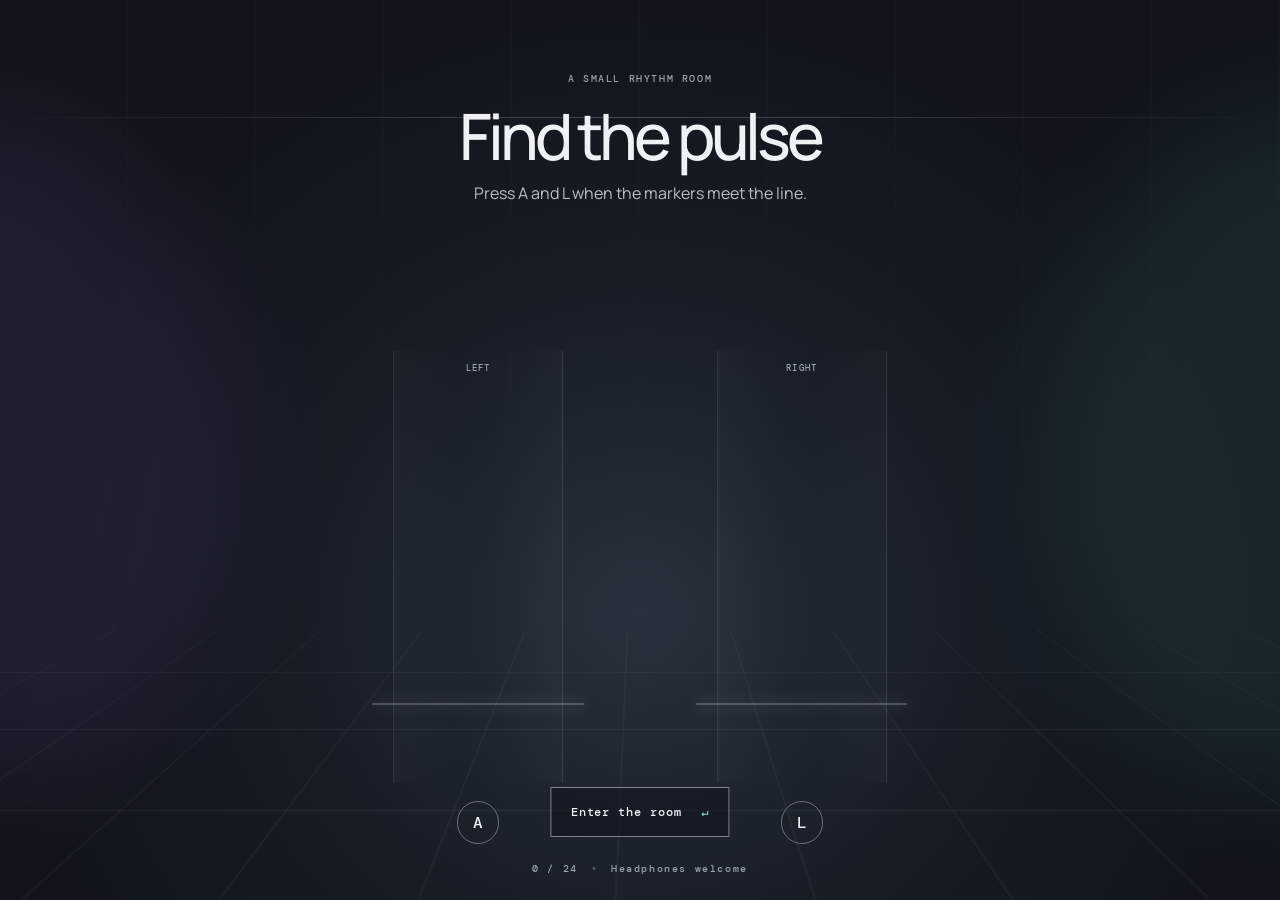
==== index.html @ 02e32fbb "pitch calibration" ====
<!doctype html>
<html lang="en">
  <head>
    <meta charset="UTF-8" />
    <meta name="viewport" content="width=device-width, initial-scale=1.0" />
    <meta name="theme-color" content="#12151d" />
    <title>Still / In Sync</title>
    <link rel="stylesheet" href="styles.css" />
  </head>
  <body>
    <main class="room" id="room">
      <div class="glow glow-left"></div><div class="glow glow-right"></div>
      <div class="ceiling-line"></div><div class="floor"></div>
      <section class="hud" aria-live="polite">
        <p class="eyebrow" id="chapter">A SMALL RHYTHM ROOM</p>
        <h1 id="message">Find the pulse</h1>
        <p class="subcopy" id="subcopy">Press A and L when the markers meet the line.</p>
      </section>
      <section class="lane-wrap" aria-label="Rhythm lanes">
        <div class="lane" id="leftLane"><span class="key">A</span><span class="lane-name">LEFT</span><div class="hit-line"></div></div>
        <div class="lane" id="rightLane"><span class="key">L</span><span class="lane-name">RIGHT</span><div class="hit-line"></div></div>
      </section>
      <div id="notes" aria-hidden="true"></div>
      <div id="particles" aria-hidden="true"></div>
      <button id="startButton" class="start" type="button">Enter the room <span>↵</span></button>
      <footer><span id="progress">0 / 24</span><span class="dot">•</span><span>Headphones welcome</span></footer>
    </main>
    <!-- Edit study-config.js before opening this page for a participant session. -->
    <script src="study-config.js"></script>
    <script src="game.js"></script>
  </body>
</html>
---- styles.css ----
@import url('https://fonts.googleapis.com/css2?family=DM+Mono:wght@400;500&family=Manrope:wght@400;500;600&display=swap');

:root { color-scheme: dark; --ink:#eff2f4; --muted:#9aa3ae; --line:rgba(235,243,255,.24); --left:#c7a8ff; --right:#9cebd4; --pulse:0; }
* { box-sizing:border-box; }
body { margin:0; overflow:hidden; background:#10131a; color:var(--ink); font-family:Manrope,system-ui,sans-serif; }
.room { min-height:100svh; position:relative; overflow:hidden; isolation:isolate; background:radial-gradient(ellipse at 50% 68%, #29313c 0%, #171c25 39%, #11141b 72%); transition:background 900ms ease; }
.room::before { content:""; position:absolute; inset:0; opacity:calc(.12 + var(--pulse) * .22); background:repeating-linear-gradient(90deg,transparent 0 9.8vw,rgba(255,255,255,.1) 9.9vw 10vw),linear-gradient(90deg,transparent 50%,rgba(255,255,255,.1) 50.1%,transparent 50.2%); mask-image:linear-gradient(to bottom,black,transparent 74%); pointer-events:none; }
.floor { position:absolute; left:-15vw; right:-15vw; bottom:-26vh; height:56vh; transform:perspective(480px) rotateX(59deg); transform-origin:top; background:repeating-linear-gradient(90deg,rgba(255,255,255,.055) 0 1px,transparent 1px 8vw),repeating-linear-gradient(0deg,rgba(255,255,255,.065) 0 1px,transparent 1px 8vh); opacity:.65; }
.ceiling-line { position:absolute; left:0; right:0; top:13%; height:1px; background:linear-gradient(90deg,transparent,rgba(255,255,255,.22),transparent); }
.glow { position:absolute; top:12%; width:40vw; height:76vh; filter:blur(55px); opacity:.08; border-radius:50%; transition:opacity 300ms ease,transform 300ms ease; }
.glow-left { left:-22vw; background:#b885ff; }.glow-right { right:-22vw; background:#6ff2ce; }
.hud { position:absolute; z-index:5; top:clamp(2rem,8vh,6rem); width:100%; text-align:center; pointer-events:none; }
.eyebrow, footer { font:500 10px/1.4 "DM Mono",monospace; letter-spacing:.16em; color:var(--muted); }.eyebrow { margin:0 0 1.1rem; }.hud h1 { font-size:clamp(2.1rem,5vw,4.7rem); line-height:1; letter-spacing:-.065em; margin:0; font-weight:500; }.subcopy { margin:.9rem auto 0; max-width:32rem; color:#b8c0c8; font-size:clamp(.8rem,1.7vw,1rem); }
.lane-wrap { position:absolute; z-index:3; display:flex; gap:min(12vw,12rem); left:50%; bottom:13vh; transform:translateX(-50%); }
.lane { position:relative; width:min(26vw,170px); height:48vh; border-left:1px solid rgba(255,255,255,.11); border-right:1px solid rgba(255,255,255,.11); background:linear-gradient(90deg,rgba(255,255,255,.018),transparent 48%,rgba(255,255,255,.018)); transition:background 120ms ease,box-shadow 120ms ease; }
.key { position:absolute; bottom:-3.8rem; left:50%; transform:translateX(-50%); display:grid; place-items:center; width:2.65rem; height:2.65rem; border:1px solid rgba(255,255,255,.36); border-radius:50%; font:500 1rem "DM Mono",monospace; }.lane-name { position:absolute; top:.7rem; width:100%; text-align:center; font:500 9px "DM Mono",monospace; color:var(--muted); letter-spacing:.14em; }.hit-line { position:absolute; left:-13%; right:-13%; bottom:18%; height:2px; background:var(--line); box-shadow:0 0 14px rgba(255,255,255,.25); }
.note { position:absolute; z-index:4; width:min(26vw,170px); height:22px; border-radius:99px; opacity:0; transform:translateY(-12px); background:var(--note); box-shadow:0 0 30px var(--note); transition:opacity 100ms linear; }.note.live { opacity:.9; }.note.left { left:calc(50% - min(13vw, 85px) - min(6vw, 6rem)); }.note.right { left:calc(50% + min(6vw, 6rem) - min(13vw, 85px)); }
.lane.flash { background:linear-gradient(180deg,color-mix(in srgb,var(--flash) 28%,transparent),transparent 44%); box-shadow:0 0 54px color-mix(in srgb,var(--flash) 32%,transparent); }.lane.flash .key { border-color:var(--flash); background:color-mix(in srgb,var(--flash) 22%,transparent); }
.start { position:absolute; z-index:9; left:50%; bottom:7%; transform:translateX(-50%); appearance:none; border:1px solid rgba(255,255,255,.46); color:var(--ink); background:rgba(20,24,33,.7); font:500 12px "DM Mono",monospace; letter-spacing:.08em; padding:1rem 1.2rem; cursor:pointer; transition:transform .2s,background .2s; }.start:hover { transform:translateX(-50%) translateY(-2px); background:rgba(255,255,255,.1); }.start span { margin-left:.7rem; color:#9cebd4; } .start.hide { opacity:0; pointer-events:none; transform:translateX(-50%) translateY(8px); }
footer { position:absolute; bottom:1.5rem; left:0; right:0; display:flex; justify-content:center; gap:.8rem; }.dot { opacity:.5; }.particle { position:absolute; width:4px; height:4px; border-radius:50%; background:var(--c); animation:float .9s ease-out forwards; } @keyframes float { to { transform:translate(var(--x),var(--y)) scale(0); opacity:0; } }
.complete .floor { opacity:.9; }.complete .glow { opacity:.25; }.complete .hud h1 { color:#d8fff4; }
@media(max-width:540px){ .lane-wrap{gap:15vw}.lane{width:31vw}.note{width:31vw}.note.left{left:calc(50% - 15.5vw - 7.5vw)}.note.right{left:calc(50% + 7.5vw - 15.5vw)} }
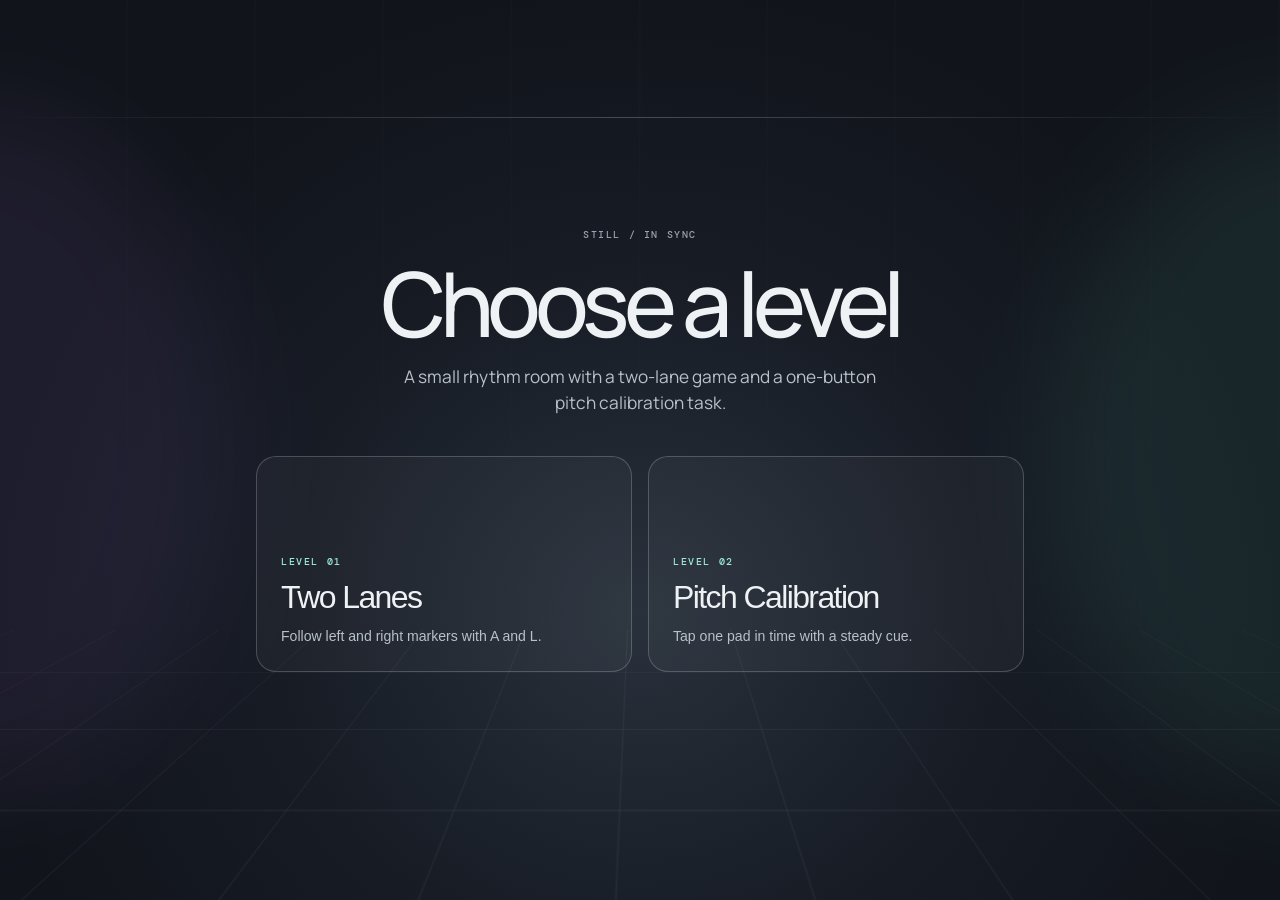
==== commit 4f44e263: "pitch calibration level" ====
--- a/index.html
+++ b/index.html
@@ -11,21 +11,51 @@
     <main class="room" id="room">
       <div class="glow glow-left"></div><div class="glow glow-right"></div>
       <div class="ceiling-line"></div><div class="floor"></div>
-      <section class="hud" aria-live="polite">
-        <p class="eyebrow" id="chapter">A SMALL RHYTHM ROOM</p>
-        <h1 id="message">Find the pulse</h1>
-        <p class="subcopy" id="subcopy">Press A and L when the markers meet the line.</p>
+
+      <section class="level-select" id="levelSelect" aria-labelledby="levelTitle">
+        <p class="eyebrow">STILL / IN SYNC</p>
+        <h1 id="levelTitle">Choose a level</h1>
+        <p class="level-intro">A small rhythm room with a two-lane game and a one-button pitch calibration task.</p>
+        <div class="level-cards">
+          <button class="level-card" type="button" data-level="lanes">
+            <span class="card-number">LEVEL 01</span><strong>Two Lanes</strong>
+            <span>Follow left and right markers with A and L.</span>
+          </button>
+          <button class="level-card" type="button" data-level="calibration">
+            <span class="card-number">LEVEL 02</span><strong>Pitch Calibration</strong>
+            <span>Tap one pad in time with a steady cue.</span>
+          </button>
+        </div>
       </section>
-      <section class="lane-wrap" aria-label="Rhythm lanes">
-        <div class="lane" id="leftLane"><span class="key">A</span><span class="lane-name">LEFT</span><div class="hit-line"></div></div>
-        <div class="lane" id="rightLane"><span class="key">L</span><span class="lane-name">RIGHT</span><div class="hit-line"></div></div>
+
+      <section class="lanes-level" id="lanesLevel" hidden>
+        <section class="hud" aria-live="polite">
+          <p class="eyebrow" id="chapter">A SMALL RHYTHM ROOM</p>
+          <h1 id="message">Find the pulse</h1>
+          <p class="subcopy" id="subcopy">Press A and L when the markers meet the line.</p>
+        </section>
+        <section class="lane-wrap" aria-label="Rhythm lanes">
+          <div class="lane" id="leftLane"><span class="key">A</span><span class="lane-name">LEFT</span><div class="hit-line"></div></div>
+          <div class="lane" id="rightLane"><span class="key">L</span><span class="lane-name">RIGHT</span><div class="hit-line"></div></div>
+        </section>
+        <div id="notes" aria-hidden="true"></div>
+        <div id="particles" aria-hidden="true"></div>
+        <button id="lanesStartButton" class="start" type="button">Enter the room <span>↵</span></button>
+        <footer><span id="progress">0 / 24</span><span class="dot">•</span><span>Headphones welcome</span></footer>
       </section>
-      <div id="notes" aria-hidden="true"></div>
-      <div id="particles" aria-hidden="true"></div>
-      <button id="startButton" class="start" type="button">Enter the room <span>↵</span></button>
-      <footer><span id="progress">0 / 24</span><span class="dot">•</span><span>Headphones welcome</span></footer>
+
+      <section class="calibration-level" id="calibrationLevel" hidden aria-labelledby="calibrationTitle">
+        <div class="calibration-copy">
+          <p class="eyebrow" id="courseLabel">PITCH CALIBRATION · READY</p>
+          <h1 id="calibrationTitle">Tap with the cue</h1>
+          <p id="calibrationText">Three short courses play in a random order. Listen for four beats, then tap the pad once for every cue.</p>
+        </div>
+        <button id="tapPad" class="tap-pad" type="button" aria-describedby="calibrationText">
+          <span class="tap-pad-inner"><span id="tapPadLabel">Tap to begin</span><small id="tapPadDetail">120 BPM · 30 seconds per course</small></span>
+        </button>
+        <p class="calibration-progress" id="calibrationProgress">3 courses · randomized pitch order</p>
+      </section>
     </main>
-    <!-- Edit study-config.js before opening this page for a participant session. -->
     <script src="study-config.js"></script>
     <script src="game.js"></script>
   </body>
--- a/styles.css
+++ b/styles.css
@@ -20,3 +20,32 @@
 footer { position:absolute; bottom:1.5rem; left:0; right:0; display:flex; justify-content:center; gap:.8rem; }.dot { opacity:.5; }.particle { position:absolute; width:4px; height:4px; border-radius:50%; background:var(--c); animation:float .9s ease-out forwards; } @keyframes float { to { transform:translate(var(--x),var(--y)) scale(0); opacity:0; } }
 .complete .floor { opacity:.9; }.complete .glow { opacity:.25; }.complete .hud h1 { color:#d8fff4; }
 @media(max-width:540px){ .lane-wrap{gap:15vw}.lane{width:31vw}.note{width:31vw}.note.left{left:calc(50% - 15.5vw - 7.5vw)}.note.right{left:calc(50% + 7.5vw - 15.5vw)} }
+
+/* Level selection and the one-pad pitch calibration level. */
+[hidden] { display:none !important; }
+.level-select { position:relative; z-index:8; width:min(92vw,48rem); margin:0 auto; min-height:100svh; display:grid; align-content:center; text-align:center; }
+.level-select h1, .calibration-copy h1 { margin:0; font-size:clamp(2.6rem,7vw,5.6rem); line-height:.96; letter-spacing:-.07em; font-weight:500; }
+.level-intro { max-width:31rem; margin:1.1rem auto 2.4rem; color:#b8c0c8; font-size:clamp(.95rem,2vw,1.08rem); line-height:1.55; }
+.level-cards { display:grid; grid-template-columns:repeat(2,minmax(0,1fr)); gap:1rem; text-align:left; }
+.level-card { min-height:13.5rem; display:flex; flex-direction:column; align-items:flex-start; justify-content:flex-end; gap:.65rem; padding:1.5rem; color:var(--ink); background:rgba(255,255,255,.035); border:1px solid rgba(255,255,255,.2); border-radius:1.25rem; text-align:left; cursor:pointer; transition:transform .2s ease, background .2s ease, border-color .2s ease; }
+.level-card:hover, .level-card:focus-visible { transform:translateY(-4px); background:rgba(255,255,255,.075); border-color:rgba(156,235,212,.7); outline:none; }
+.level-card strong { font-size:clamp(1.45rem,3vw,2rem); font-weight:500; letter-spacing:-.05em; }
+.level-card span:last-child { color:#b8c0c8; font-size:.88rem; line-height:1.45; }
+.card-number { color:#9cebd4; font:500 10px "DM Mono",monospace; letter-spacing:.16em; }
+.calibration-mode { background:radial-gradient(ellipse at 50% 52%,#31414a 0%,#19212b 43%,#11141b 76%); }
+.calibration-level { position:relative; z-index:8; min-height:100svh; width:min(92vw,44rem); margin:0 auto; padding:clamp(1.8rem,6vh,4rem) 0 max(1.5rem,env(safe-area-inset-bottom)); display:flex; flex-direction:column; align-items:center; text-align:center; }
+.calibration-copy { max-width:38rem; }
+.calibration-copy .eyebrow { margin:0 0 1rem; }
+.calibration-copy p:not(.eyebrow) { max-width:34rem; margin:1rem auto 0; color:#b8c0c8; line-height:1.5; }
+.tap-pad { position:relative; flex:1; width:100%; min-height:15rem; max-height:27rem; margin:clamp(1.5rem,5vh,3.5rem) 0 1rem; border:1px solid rgba(255,255,255,.33); border-radius:50%; color:var(--ink); background:radial-gradient(circle,rgba(156,235,212,.1),rgba(255,255,255,.025) 58%,transparent 70%); box-shadow:inset 0 0 0 1.1rem rgba(255,255,255,.018),0 0 5rem rgba(156,235,212,.05); cursor:pointer; touch-action:manipulation; -webkit-tap-highlight-color:transparent; transition:transform .1s ease, border-color .2s ease, background .2s ease, box-shadow .2s ease; }
+.tap-pad:hover, .tap-pad:focus-visible { border-color:#9cebd4; outline:none; }
+.tap-pad:active, .tap-pad.tapped { transform:scale(.975); background:radial-gradient(circle,rgba(156,235,212,.32),rgba(156,235,212,.09) 58%,transparent 70%); }
+.tap-pad.cueing { opacity:.76; cursor:default; }
+.tap-pad.accepting { border-color:#9cebd4; box-shadow:inset 0 0 0 1.1rem rgba(156,235,212,.04),0 0 5rem rgba(156,235,212,.16); }
+.tap-pad.beat { animation:cue-beat .24s ease-out; }
+.tap-pad-inner { position:absolute; inset:0; display:grid; place-content:center; gap:.65rem; }
+.tap-pad-inner > span { font-size:clamp(2rem,7vw,4rem); letter-spacing:-.07em; }
+.tap-pad small { color:#aeb9c2; font:500 10px "DM Mono",monospace; letter-spacing:.12em; text-transform:uppercase; }
+.calibration-progress { margin:0; color:var(--muted); font:500 10px "DM Mono",monospace; letter-spacing:.13em; }
+@keyframes cue-beat { 50% { transform:scale(1.025); border-color:#d8fff4; box-shadow:inset 0 0 0 1.1rem rgba(156,235,212,.08),0 0 5rem rgba(156,235,212,.32); } }
+@media(max-width:540px) { body { overflow:auto; } .level-select { width:min(90vw,28rem); padding:2rem 0; } .level-cards { grid-template-columns:1fr; } .level-card { min-height:9.5rem; } .calibration-level { width:92vw; padding-top:4.6rem; } .tap-pad { min-height:min(56vw,19rem); max-height:none; margin:2rem 0 1.4rem; } .tap-pad-inner > span { font-size:clamp(2rem,12vw,3.4rem); } }
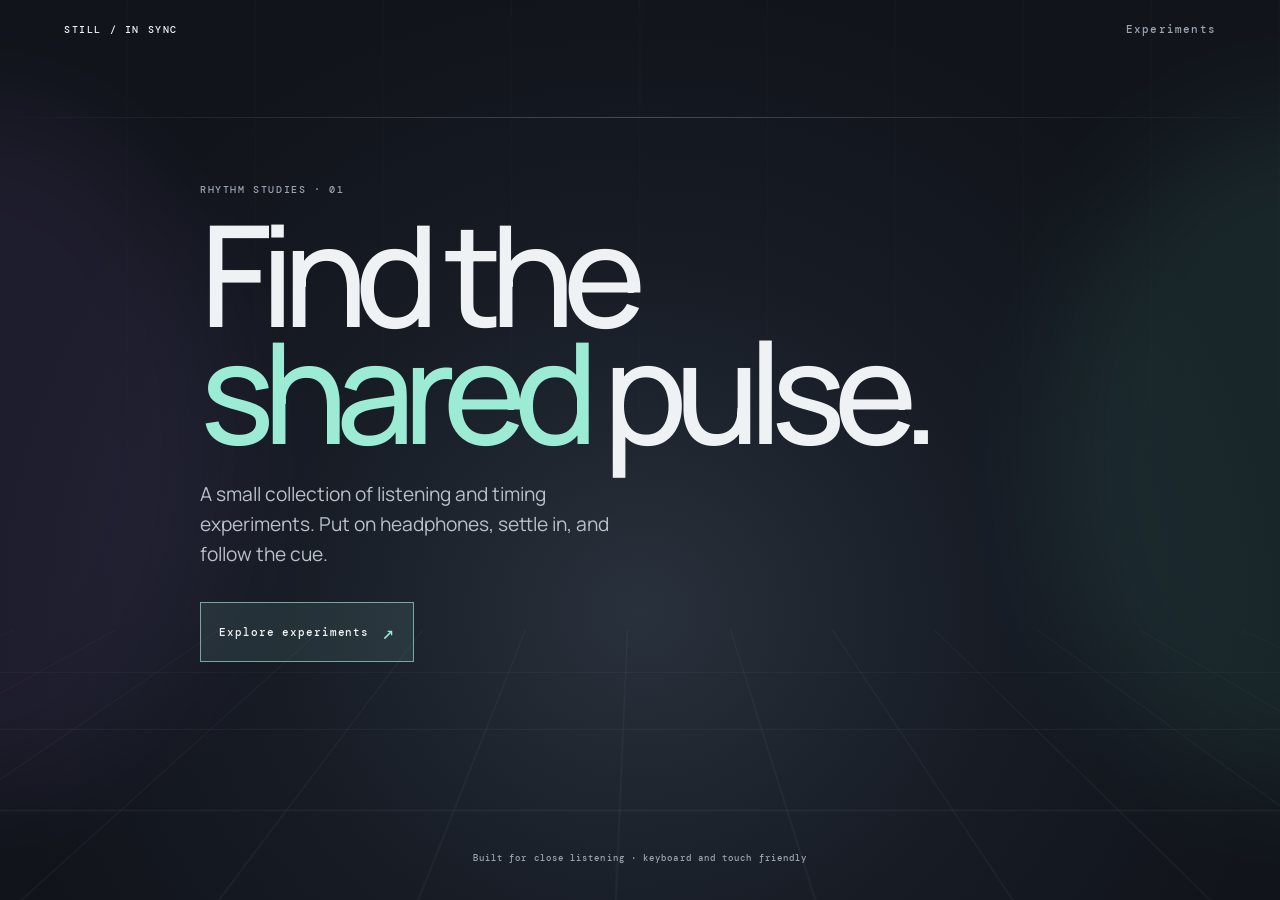
==== commit db74a899: "page separation" ====
--- a/index.html
+++ b/index.html
@@ -1,62 +1,11 @@
 <!doctype html>
 <html lang="en">
-  <head>
-    <meta charset="UTF-8" />
-    <meta name="viewport" content="width=device-width, initial-scale=1.0" />
-    <meta name="theme-color" content="#12151d" />
-    <title>Still / In Sync</title>
-    <link rel="stylesheet" href="styles.css" />
-  </head>
-  <body>
-    <main class="room" id="room">
-      <div class="glow glow-left"></div><div class="glow glow-right"></div>
-      <div class="ceiling-line"></div><div class="floor"></div>
-
-      <section class="level-select" id="levelSelect" aria-labelledby="levelTitle">
-        <p class="eyebrow">STILL / IN SYNC</p>
-        <h1 id="levelTitle">Choose a level</h1>
-        <p class="level-intro">A small rhythm room with a two-lane game and a one-button pitch calibration task.</p>
-        <div class="level-cards">
-          <button class="level-card" type="button" data-level="lanes">
-            <span class="card-number">LEVEL 01</span><strong>Two Lanes</strong>
-            <span>Follow left and right markers with A and L.</span>
-          </button>
-          <button class="level-card" type="button" data-level="calibration">
-            <span class="card-number">LEVEL 02</span><strong>Pitch Calibration</strong>
-            <span>Tap one pad in time with a steady cue.</span>
-          </button>
-        </div>
-      </section>
-
-      <section class="lanes-level" id="lanesLevel" hidden>
-        <section class="hud" aria-live="polite">
-          <p class="eyebrow" id="chapter">A SMALL RHYTHM ROOM</p>
-          <h1 id="message">Find the pulse</h1>
-          <p class="subcopy" id="subcopy">Press A and L when the markers meet the line.</p>
-        </section>
-        <section class="lane-wrap" aria-label="Rhythm lanes">
-          <div class="lane" id="leftLane"><span class="key">A</span><span class="lane-name">LEFT</span><div class="hit-line"></div></div>
-          <div class="lane" id="rightLane"><span class="key">L</span><span class="lane-name">RIGHT</span><div class="hit-line"></div></div>
-        </section>
-        <div id="notes" aria-hidden="true"></div>
-        <div id="particles" aria-hidden="true"></div>
-        <button id="lanesStartButton" class="start" type="button">Enter the room <span>↵</span></button>
-        <footer><span id="progress">0 / 24</span><span class="dot">•</span><span>Headphones welcome</span></footer>
-      </section>
-
-      <section class="calibration-level" id="calibrationLevel" hidden aria-labelledby="calibrationTitle">
-        <div class="calibration-copy">
-          <p class="eyebrow" id="courseLabel">PITCH CALIBRATION · READY</p>
-          <h1 id="calibrationTitle">Tap with the cue</h1>
-          <p id="calibrationText">Three short courses play in a random order. Listen for four beats, then tap the pad once for every cue.</p>
-        </div>
-        <button id="tapPad" class="tap-pad" type="button" aria-describedby="calibrationText">
-          <span class="tap-pad-inner"><span id="tapPadLabel">Tap to begin</span><small id="tapPadDetail">120 BPM · 30 seconds per course</small></span>
-        </button>
-        <p class="calibration-progress" id="calibrationProgress">3 courses · randomized pitch order</p>
-      </section>
+  <head><meta charset="UTF-8" /><meta name="viewport" content="width=device-width, initial-scale=1.0" /><meta name="theme-color" content="#10131a" /><title>Still / In Sync</title><link rel="stylesheet" href="styles.css" /></head>
+  <body class="site-page home-page">
+    <main class="room page-room"><div class="glow glow-left"></div><div class="glow glow-right"></div><div class="ceiling-line"></div><div class="floor"></div>
+      <nav class="site-nav" aria-label="Primary navigation"><a class="wordmark" href="index.html">STILL / IN SYNC</a><a href="experiments.html">Experiments</a></nav>
+      <section class="hero"><p class="eyebrow">RHYTHM STUDIES · 01</p><h1>Find the<br><em>shared</em> pulse.</h1><p>A small collection of listening and timing experiments. Put on headphones, settle in, and follow the cue.</p><a class="button-link" href="experiments.html">Explore experiments <span>↗</span></a></section>
+      <p class="hero-note">Built for close listening · keyboard and touch friendly</p>
     </main>
-    <script src="study-config.js"></script>
-    <script src="game.js"></script>
   </body>
 </html>
--- a/styles.css
+++ b/styles.css
@@ -17,6 +17,7 @@
 .note { position:absolute; z-index:4; width:min(26vw,170px); height:22px; border-radius:99px; opacity:0; transform:translateY(-12px); background:var(--note); box-shadow:0 0 30px var(--note); transition:opacity 100ms linear; }.note.live { opacity:.9; }.note.left { left:calc(50% - min(13vw, 85px) - min(6vw, 6rem)); }.note.right { left:calc(50% + min(6vw, 6rem) - min(13vw, 85px)); }
 .lane.flash { background:linear-gradient(180deg,color-mix(in srgb,var(--flash) 28%,transparent),transparent 44%); box-shadow:0 0 54px color-mix(in srgb,var(--flash) 32%,transparent); }.lane.flash .key { border-color:var(--flash); background:color-mix(in srgb,var(--flash) 22%,transparent); }
 .start { position:absolute; z-index:9; left:50%; bottom:7%; transform:translateX(-50%); appearance:none; border:1px solid rgba(255,255,255,.46); color:var(--ink); background:rgba(20,24,33,.7); font:500 12px "DM Mono",monospace; letter-spacing:.08em; padding:1rem 1.2rem; cursor:pointer; transition:transform .2s,background .2s; }.start:hover { transform:translateX(-50%) translateY(-2px); background:rgba(255,255,255,.1); }.start span { margin-left:.7rem; color:#9cebd4; } .start.hide { opacity:0; pointer-events:none; transform:translateX(-50%) translateY(8px); }
+.level-back { position:absolute; z-index:12; top:max(1.25rem,env(safe-area-inset-top)); left:max(1.25rem,env(safe-area-inset-left)); appearance:none; border:0; color:var(--muted); background:transparent; font:500 11px "DM Mono",monospace; letter-spacing:.08em; cursor:pointer; padding:.6rem; }.level-back:hover, .level-back:focus-visible { color:var(--ink); outline:1px solid rgba(156,235,212,.6); outline-offset:3px; }
 footer { position:absolute; bottom:1.5rem; left:0; right:0; display:flex; justify-content:center; gap:.8rem; }.dot { opacity:.5; }.particle { position:absolute; width:4px; height:4px; border-radius:50%; background:var(--c); animation:float .9s ease-out forwards; } @keyframes float { to { transform:translate(var(--x),var(--y)) scale(0); opacity:0; } }
 .complete .floor { opacity:.9; }.complete .glow { opacity:.25; }.complete .hud h1 { color:#d8fff4; }
 @media(max-width:540px){ .lane-wrap{gap:15vw}.lane{width:31vw}.note{width:31vw}.note.left{left:calc(50% - 15.5vw - 7.5vw)}.note.right{left:calc(50% + 7.5vw - 15.5vw)} }
@@ -40,12 +41,34 @@
 .tap-pad { position:relative; flex:1; width:100%; min-height:15rem; max-height:27rem; margin:clamp(1.5rem,5vh,3.5rem) 0 1rem; border:1px solid rgba(255,255,255,.33); border-radius:50%; color:var(--ink); background:radial-gradient(circle,rgba(156,235,212,.1),rgba(255,255,255,.025) 58%,transparent 70%); box-shadow:inset 0 0 0 1.1rem rgba(255,255,255,.018),0 0 5rem rgba(156,235,212,.05); cursor:pointer; touch-action:manipulation; -webkit-tap-highlight-color:transparent; transition:transform .1s ease, border-color .2s ease, background .2s ease, box-shadow .2s ease; }
 .tap-pad:hover, .tap-pad:focus-visible { border-color:#9cebd4; outline:none; }
 .tap-pad:active, .tap-pad.tapped { transform:scale(.975); background:radial-gradient(circle,rgba(156,235,212,.32),rgba(156,235,212,.09) 58%,transparent 70%); }
+.tap-pad.tapped { animation:tap-response .18s ease-out; }
 .tap-pad.cueing { opacity:.76; cursor:default; }
 .tap-pad.accepting { border-color:#9cebd4; box-shadow:inset 0 0 0 1.1rem rgba(156,235,212,.04),0 0 5rem rgba(156,235,212,.16); }
-.tap-pad.beat { animation:cue-beat .24s ease-out; }
 .tap-pad-inner { position:absolute; inset:0; display:grid; place-content:center; gap:.65rem; }
 .tap-pad-inner > span { font-size:clamp(2rem,7vw,4rem); letter-spacing:-.07em; }
 .tap-pad small { color:#aeb9c2; font:500 10px "DM Mono",monospace; letter-spacing:.12em; text-transform:uppercase; }
 .calibration-progress { margin:0; color:var(--muted); font:500 10px "DM Mono",monospace; letter-spacing:.13em; }
-@keyframes cue-beat { 50% { transform:scale(1.025); border-color:#d8fff4; box-shadow:inset 0 0 0 1.1rem rgba(156,235,212,.08),0 0 5rem rgba(156,235,212,.32); } }
+@keyframes tap-response { 50% { transform:scale(.965); border-color:#d8fff4; box-shadow:inset 0 0 0 1.1rem rgba(156,235,212,.08),0 0 5rem rgba(156,235,212,.32); } }
+.calibration-results { width:100%; margin:0 0 1.2rem; padding:1.1rem; border:1px solid rgba(156,235,212,.38); border-radius:1rem; background:rgba(9,14,20,.4); text-align:left; }.calibration-results h2 { margin:0 0 .8rem; font-size:1rem; font-weight:500; }.calibration-results pre { max-height:12rem; margin:0; overflow:auto; white-space:pre-wrap; color:#cbd4da; font:400 11px/1.55 "DM Mono",monospace; user-select:text; }.copy-results { margin-top:1rem; border:1px solid rgba(156,235,212,.65); border-radius:.55rem; padding:.7rem .85rem; color:var(--ink); background:rgba(156,235,212,.1); font:500 11px "DM Mono",monospace; cursor:pointer; }.copy-results:hover, .copy-results:focus-visible { background:rgba(156,235,212,.2); outline:none; }.copy-results-status { min-height:1.2em; margin:.6rem 0 0; color:var(--muted); font:500 10px/1.4 "DM Mono",monospace; }
+.calibration-level.has-results .tap-pad { flex:0 0 auto; min-height:7rem; max-height:9rem; margin:1rem 0; }
 @media(max-width:540px) { body { overflow:auto; } .level-select { width:min(90vw,28rem); padding:2rem 0; } .level-cards { grid-template-columns:1fr; } .level-card { min-height:9.5rem; } .calibration-level { width:92vw; padding-top:4.6rem; } .tap-pad { min-height:min(56vw,19rem); max-height:none; margin:2rem 0 1.4rem; } .tap-pad-inner > span { font-size:clamp(2rem,12vw,3.4rem); } }
+
+/* Multi-page site shell. */
+.site-page { overflow:auto; }
+.page-room { min-height:100svh; padding:1.4rem clamp(1.25rem,5vw,5rem); }
+.site-nav { position:relative; z-index:12; display:flex; align-items:center; justify-content:space-between; gap:1rem; max-width:76rem; margin:0 auto; font:500 11px "DM Mono",monospace; letter-spacing:.11em; }
+.site-nav a { color:var(--muted); text-decoration:none; transition:color .2s ease; }
+.site-nav a:hover, .site-nav a:focus-visible { color:var(--ink); outline:none; }
+.site-nav .wordmark { color:var(--ink); font-size:10px; letter-spacing:.16em; }
+.hero { position:relative; z-index:5; display:grid; align-content:center; min-height:calc(100svh - 8rem); width:min(100%,55rem); margin:0 auto; }
+.hero h1, .experiments-intro h1 { margin:0; font-size:clamp(4rem,11vw,9.4rem); font-weight:500; line-height:.83; letter-spacing:-.085em; }
+.hero h1 em { color:#9cebd4; font-style:normal; }
+.hero > p:not(.eyebrow) { max-width:29rem; margin:2rem 0; color:#b8c0c8; font-size:clamp(1rem,2vw,1.2rem); line-height:1.55; }
+.button-link { display:inline-flex; align-items:center; gap:.8rem; width:max-content; padding:1rem 1.15rem; border:1px solid rgba(156,235,212,.65); color:var(--ink); background:rgba(156,235,212,.1); text-decoration:none; font:500 11px "DM Mono",monospace; letter-spacing:.08em; transition:transform .2s ease,background .2s ease; }
+.button-link:hover, .button-link:focus-visible { transform:translateY(-2px); background:rgba(156,235,212,.2); outline:none; }.button-link span { color:#9cebd4; font-size:1.25rem; }
+.hero-note { position:absolute; z-index:5; bottom:1.7rem; left:50%; transform:translateX(-50%); width:max-content; max-width:90%; color:var(--muted); font:500 9px "DM Mono",monospace; letter-spacing:.12em; text-align:center; }
+.experiments-intro { position:relative; z-index:5; width:min(100%,76rem); margin:clamp(4rem,10vh,8rem) auto 2.2rem; }.experiments-intro h1 { font-size:clamp(3.6rem,8vw,7rem); }.experiments-intro > p:not(.eyebrow) { max-width:31rem; margin:1.2rem 0 0; color:#b8c0c8; line-height:1.55; }
+.experiment-grid { position:relative; z-index:5; display:grid; grid-template-columns:repeat(2,minmax(0,1fr)); gap:1rem; width:min(100%,76rem); margin:0 auto 3rem; }
+.experiment-card { min-height:20rem; display:flex; flex-direction:column; align-items:flex-start; justify-content:flex-end; gap:.75rem; padding:1.7rem; border:1px solid rgba(255,255,255,.2); border-radius:1.3rem; color:var(--ink); background:rgba(255,255,255,.035); text-decoration:none; overflow:hidden; transition:transform .25s ease,border-color .25s ease,background .25s ease; }.experiment-card:hover,.experiment-card:focus-visible { transform:translateY(-5px); border-color:rgba(156,235,212,.7); background:rgba(255,255,255,.075); outline:none; }.experiment-card strong { font-size:clamp(1.9rem,4vw,3rem); font-weight:500; letter-spacing:-.065em; }.experiment-card > span:not(.card-number) { max-width:19rem; color:#b8c0c8; line-height:1.5; }.experiment-card b { display:flex; align-items:center; gap:.6rem; margin-top:1rem; color:#9cebd4; font:500 10px "DM Mono",monospace; letter-spacing:.12em; }.experiment-card i { font-size:1.2rem; font-style:normal; }.calibration-card { background:radial-gradient(circle at 77% 20%,rgba(156,235,212,.17),transparent 42%),rgba(255,255,255,.035); }.lanes-card { background:radial-gradient(circle at 77% 20%,rgba(199,168,255,.17),transparent 42%),rgba(255,255,255,.035); }
+.experiment-page .room { min-height:100svh; }.experiment-nav { position:absolute; top:max(1.25rem,env(safe-area-inset-top)); left:max(1.25rem,env(safe-area-inset-left)); right:max(1.25rem,env(safe-area-inset-right)); max-width:none; }.experiment-page .lanes-level { min-height:100svh; }.experiment-page .calibration-level { padding-top:clamp(5.3rem,12vh,8rem); }.calibration-page .calibration-results { position:relative; z-index:5; }
+@media(max-width:620px) { .page-room { padding:1.2rem; }.hero { min-height:calc(100svh - 5rem); }.hero h1 { font-size:clamp(3.6rem,17vw,6.2rem); }.experiments-intro { margin-top:7rem; }.experiment-grid { grid-template-columns:1fr; }.experiment-card { min-height:15rem; }.experiment-nav { top:1.1rem; left:1.1rem; right:1.1rem; }.experiment-page .calibration-level { padding-top:5.4rem; } }
